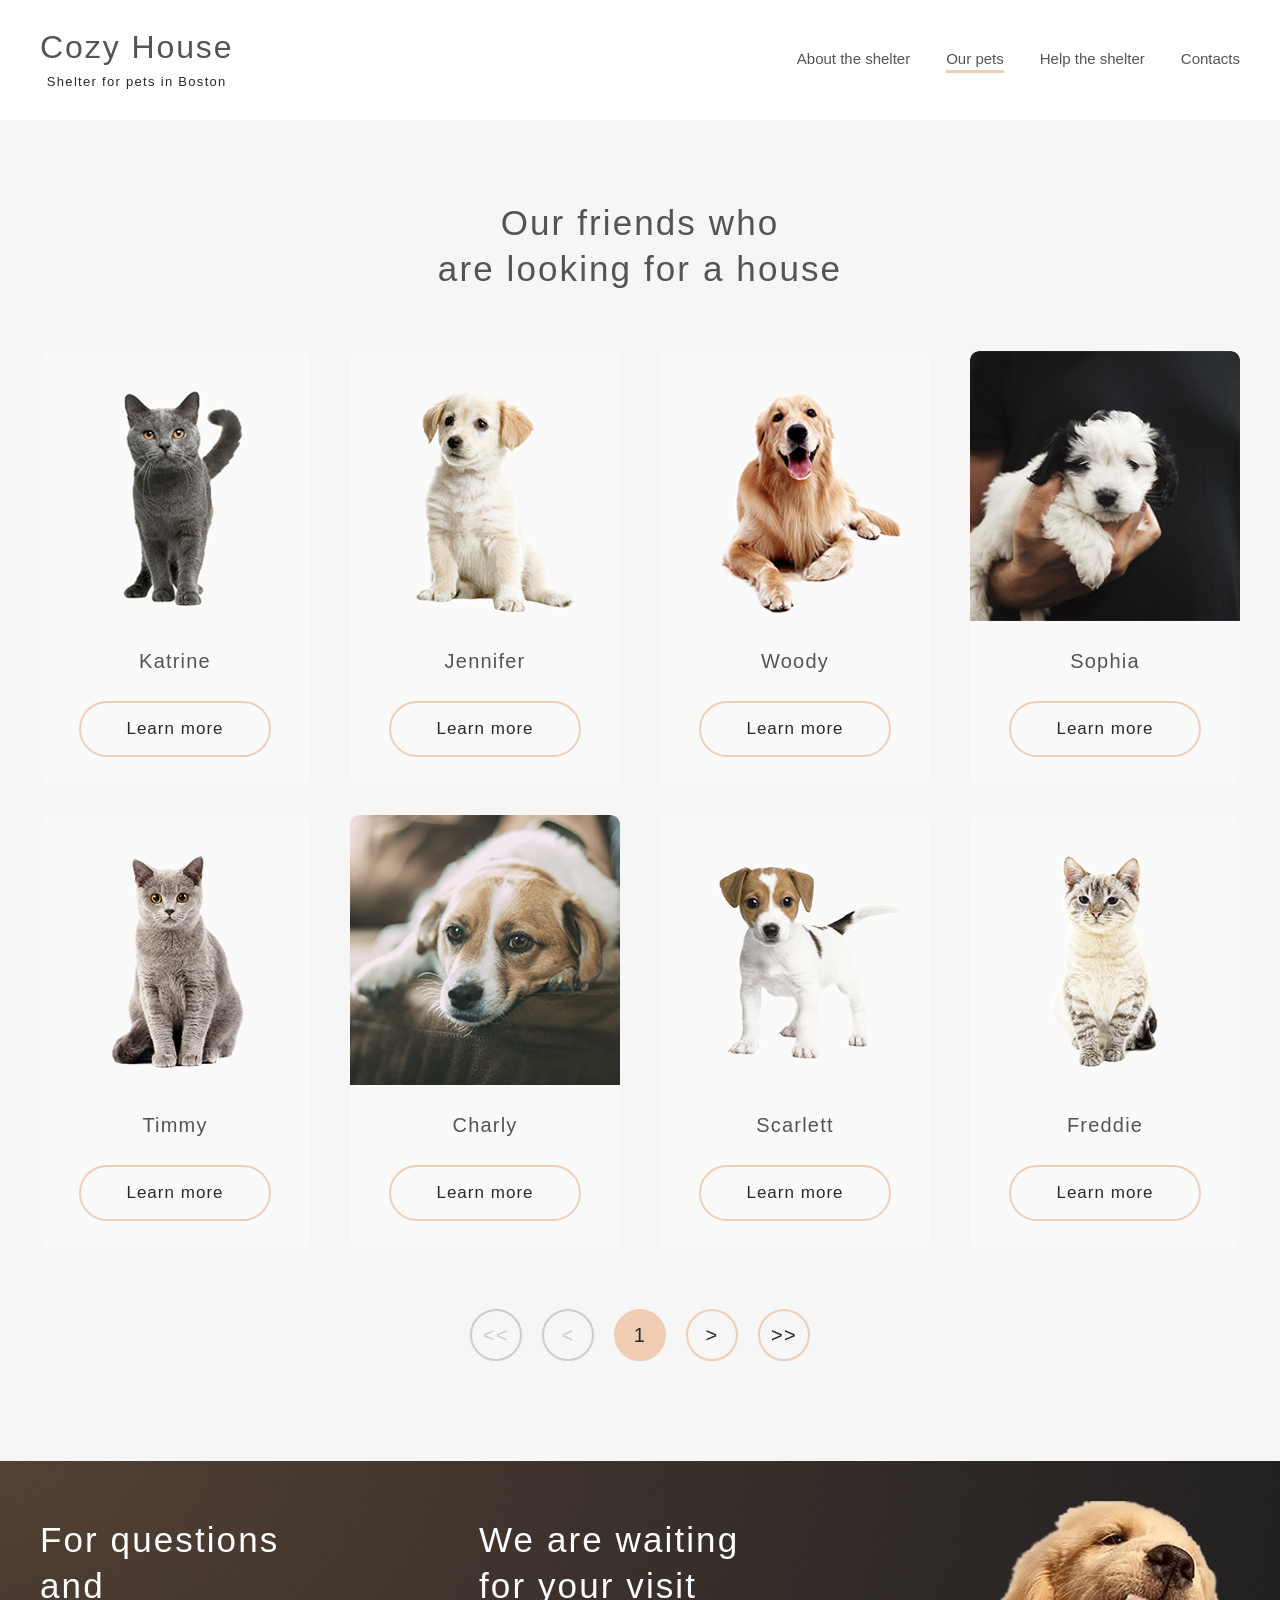
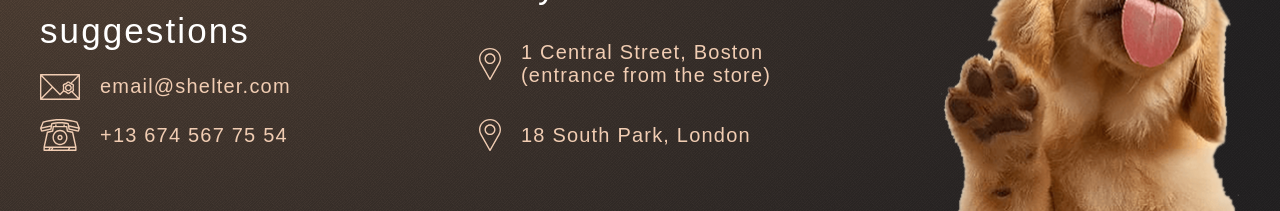
==== shelter/our-pets/index.html @ 254aa53b "feat: add pets page" ====
<!DOCTYPE html>
<html lang="en">

<head>
	<meta charset="UTF-8">
	<meta name="viewport" content="width=device-width, initial-scale=1.0">
	<title>Our pets</title>
	<link rel="shortcut icon" href="../images/favicon.png" type="image/x-icon">
	<link rel="stylesheet" href="../style/clean.css">
	<link rel="stylesheet" href="../style/full.css">
	<link rel="stylesheet" href="../style/header.css">
	<link rel="stylesheet" href="../style/pet-cards.css">
	<link rel="stylesheet" href="../style/footer.css">
	<link rel="stylesheet" href="../style/pets-page.css">
</head>

<body>
	<div class="bg-wrapper">
		<header class="header">
			<a href="../index.html" class="logo">
				<h1 class="logo__title">Cozy House</h1>
				<span class="logo__subtitle">Shelter for pets in Boston</span>
			</a>
			<nav class="nav">
				<ul class="nav__list">
					<li class="nav__item"><a href="../index.html" class="nav__link paragraph-l">About the shelter</a></li>
					<li class="nav__item"><a href="#" class="nav__link active_link paragraph-l"
							onclick="event.preventDefault();">Our pets</a></li>
					<li class="nav__item"><a href="../index.html#help" class="nav__link paragraph-l">Help the shelter</a></li>
					<li class="nav__item"><a href="#footer" class="nav__link paragraph-l">Contacts</a></li>
				</ul>
			</nav>
		</header>
	</div>
	<div class="bg-wrapper main-wrapper">
		<main class="main">
			<p class="main__title header-3">Our friends who<br>are looking for a house</p>
			<div class="main__pets">
				<div class="main__content_wrapper">
					<div class="main__content">
						<div class="main__item pet-card">
							<img src="../images/pets/katrine.png" alt="Katrine" class="main__item_image">
							<span class="main__item_name pet-card_name">Katrine</span>
							<div class="main__item_btn btn-border">Learn more</div>
						</div>
						<div class="main__item pet-card">
							<img src="../images/pets/jennifer.png" alt="Jennifer" class="main__item_image">
							<span class="main__item_name pet-card_name">Jennifer</span>
							<div class="main__item_btn btn-border">Learn more</div>
						</div>
						<div class="main__item pet-card">
							<img src="../images/pets/woody.png" alt="Woody" class="main__item_image">
							<span class="main__item_name pet-card_name">Woody</span>
							<div class="main__item_btn btn-border">Learn more</div>
						</div>
						<div class="main__item pet-card">
							<img src="../images/pets/sophia.png" alt="Sophia" class="main__item_image">
							<span class="main__item_name pet-card_name">Sophia</span>
							<div class="main__item_btn btn-border">Learn more</div>
						</div>
						<div class="main__item pet-card">
							<img src="../images/pets/timmy.png" alt="Timmy" class="main__item_image">
							<span class="main__item_name pet-card_name">Timmy</span>
							<div class="main__item_btn btn-border">Learn more</div>
						</div>
						<div class="main__item pet-card">
							<img src="../images/pets/charly.png" alt="Charly" class="main__item_image">
							<span class="main__item_name pet-card_name">Charly</span>
							<div class="main__item_btn btn-border">Learn more</div>
						</div>
						<div class="main__item pet-card">
							<img src="../images/pets/scarlett.png" alt="Scarlett" class="main__item_image">
							<span class="main__item_name pet-card_name">Scarlett</span>
							<div class="main__item_btn btn-border">Learn more</div>
						</div>
						<div class="main__item pet-card">
							<img src="../images/pets/freddie.png" alt="Freddie" class="main__item_image">
							<span class="main__item_name pet-card_name">Freddie</span>
							<div class="main__item_btn btn-border">Learn more</div>
						</div>						
					</div>
				</div>
			</div>
			<div class="main__pagination">
				<div class="pagination pagination-inactive">&lt;&lt;</div>
				<div class="pagination pagination-inactive">&lt;</div>
				<div class="pagination pagination-page">1</div>
				<div class="pagination">&gt;</div>
				<div class="pagination">&gt;&gt;</div>
			</div>
		</main>
	</div>
	<div class="bg-wrapper footer__wrapper">
		<footer class="footer" id="footer">
			<div class="footer__content">
				<div class="footer__contacts footer__content_item__container">
					<p class="footer__contacts_title header-3 footer__title">For questions and suggestions</p>
					<a href="mailto:email@shelter.com" class="footer__email_wrapper footer__contact_wrapper">
						<svg width="40" height="26" viewBox="0 0 40 26" fill="none" xmlns="http://www.w3.org/2000/svg">
							<path
								d="M39.315 0H0.684964C0.5033 0 0.329077 0.0732456 0.200621 0.203625C0.0721657 0.334003 0 0.510836 0 0.695219V25.3048C0 25.4892 0.0721657 25.666 0.200621 25.7964C0.329077 25.9268 0.5033 26 0.684964 26H39.315C39.4967 26 39.6709 25.9268 39.7994 25.7964C39.9278 25.666 40 25.4892 40 25.3048V0.695219C40 0.510836 39.9278 0.334003 39.7994 0.203625C39.6709 0.0732456 39.4967 0 39.315 0ZM32.5774 15.0331C32.6846 15.5259 32.7954 16.0355 32.6513 16.2882C32.4966 16.5596 31.9966 16.7173 31.5131 16.8699C31.1316 16.9902 30.7373 17.1147 30.3857 17.3212C30.0461 17.5206 29.7523 17.8001 29.4683 18.0704C29.0772 18.4426 28.7079 18.794 28.374 18.794C28.04 18.794 27.6706 18.4425 27.2797 18.0704C26.9956 17.8001 26.7018 17.5205 26.3622 17.3212C26.0107 17.1147 25.6163 16.9903 25.2348 16.8699C24.7513 16.7173 24.2513 16.5596 24.0967 16.2882C23.9526 16.0355 24.0633 15.5259 24.1705 15.0331C24.2584 14.6285 24.3493 14.2103 24.3493 13.7821C24.3493 13.354 24.2584 12.9356 24.1705 12.5311C24.0633 12.0383 23.9526 11.5288 24.0967 11.2759C24.2513 11.0046 24.7513 10.8468 25.2348 10.6942C25.6163 10.5739 26.0107 10.4494 26.3622 10.243C26.7018 10.0435 26.9956 9.76403 27.2797 9.49373C27.6706 9.12165 28.04 8.77015 28.374 8.77015C28.7079 8.77015 29.0773 9.12165 29.4683 9.49373C29.7523 9.76403 30.0461 10.0435 30.3857 10.243C30.7373 10.4493 31.1316 10.5738 31.5131 10.6941C31.9966 10.8467 32.4966 11.0045 32.6512 11.2758C32.7954 11.5286 32.6846 12.0381 32.5774 12.5309C32.4895 12.9354 32.3986 13.3537 32.3986 13.7819C32.3986 14.2102 32.4895 14.6286 32.5774 15.0331ZM30.5975 8.66076C30.5345 8.60237 30.4705 8.54156 30.4053 8.47955C29.8904 7.98955 29.2497 7.3798 28.374 7.3798C27.4982 7.3798 26.8575 7.98955 26.3426 8.47955C26.1045 8.70609 25.8796 8.92013 25.6761 9.03961C25.4574 9.168 25.1518 9.26449 24.8281 9.36655C24.1276 9.58763 23.3336 9.8381 22.9109 10.5797C22.5001 11.3004 22.6768 12.1134 22.8328 12.8307C22.9081 13.1777 22.9794 13.5055 22.9794 13.7821C22.9794 14.0587 22.9081 14.3866 22.8328 14.7336C22.6975 15.3556 22.5473 16.0496 22.7775 16.693L19.9997 19.5464L2.32449 1.39044H37.6748L30.5975 8.66076ZM11.7007 13L1.36993 23.6116V2.38812L11.7007 13ZM12.6635 13.989L19.5124 21.0242C19.5761 21.0896 19.6519 21.1416 19.7356 21.177C19.8192 21.2125 19.9089 21.2308 19.9996 21.2308C20.0902 21.2308 20.18 21.2125 20.2636 21.177C20.3472 21.1416 20.4231 21.0896 20.4868 21.0242L23.6841 17.7398C24.044 17.9494 24.4495 18.0781 24.8281 18.1976C25.1518 18.2997 25.4575 18.3962 25.6761 18.5245C25.8796 18.644 26.1044 18.8581 26.3426 19.0846C26.8575 19.5746 27.4982 20.1844 28.374 20.1844C29.2496 20.1844 29.8904 19.5746 30.4053 19.0846C30.6434 18.858 30.8682 18.644 31.0718 18.5244C31.2043 18.4466 31.3691 18.3806 31.5502 18.3179L37.675 24.6094H2.32431L12.6635 13.989ZM32.9664 17.7946C33.3117 17.6108 33.6223 17.3612 33.8371 16.9846C34.2479 16.2639 34.0711 15.4508 33.9151 14.7336C33.8398 14.3866 33.7686 14.0587 33.7686 13.7821C33.7686 13.5055 33.8398 13.1777 33.9151 12.8307C34.0711 12.1134 34.2479 11.3005 33.837 10.5797C33.4142 9.8381 32.6203 9.58763 31.9197 9.36655L31.8559 9.34634L38.6301 2.38738V23.6122L32.9664 17.7946Z"
								fill="#F1CDB3" />
							<path
								d="M28.374 10.2424C26.451 10.2424 24.8865 11.8302 24.8865 13.782C24.8865 15.7337 26.451 17.3215 28.374 17.3215C30.297 17.3215 31.8614 15.7337 31.8614 13.782C31.8614 11.8302 30.2969 10.2424 28.374 10.2424ZM28.374 15.9311C27.2064 15.9311 26.2564 14.967 26.2564 13.782C26.2564 12.5969 27.2063 11.6328 28.374 11.6328C29.5416 11.6328 30.4915 12.5969 30.4915 13.782C30.4915 14.967 29.5415 15.9311 28.374 15.9311Z"
								fill="#F1CDB3" />
						</svg>
						<span class="header-4 footer__contact_text">email@shelter.com</span>
					</a>
					<a href="tel:+136745677554" class="footer__phone_wrapper footer__contact_wrapper">
						<svg width="40" height="32" viewBox="0 0 40 32" fill="none" xmlns="http://www.w3.org/2000/svg">
							<path
								d="M39.9461 8.89543L37.5102 2.9049C37.4685 2.80251 37.4043 2.71139 37.3226 2.63868C37.2408 2.56598 37.1437 2.51367 37.0389 2.48585L34.111 1.70799C25.5388 -0.569376 14.4609 -0.569281 5.88906 1.70799L2.96105 2.48585C2.85626 2.51367 2.75918 2.56598 2.67743 2.63868C2.59568 2.71139 2.53147 2.80251 2.48984 2.9049L0.0539764 8.89543C-0.0131281 9.06038 -0.0178273 9.24503 0.0407965 9.41333L1.01509 12.2089C1.07166 12.3713 1.18339 12.5075 1.32986 12.5925C1.47633 12.6775 1.64776 12.7056 1.8128 12.6717L11.0692 10.7747C11.2084 10.7462 11.3359 10.675 11.4348 10.5706C11.5337 10.4661 11.5993 10.3334 11.623 10.19L12.4245 5.32594C16.8365 4.18994 23.1635 4.18994 27.5753 5.32594L28.3769 10.19C28.4006 10.3335 28.4662 10.4663 28.5651 10.5707C28.664 10.6751 28.7915 10.7463 28.9307 10.7748L38.187 12.6718C38.3521 12.7056 38.5234 12.6774 38.6699 12.5924C38.8164 12.5075 38.9281 12.3714 38.9848 12.209L39.9592 9.41343C40.0178 9.2451 40.0131 9.06043 39.9461 8.89543ZM2.13193 11.1412L1.63183 9.70624L10.5973 7.78606L10.321 9.46295L2.13193 11.1412ZM11.6222 4.0568C11.4935 4.09314 11.3777 4.16636 11.2883 4.26784C11.1989 4.36933 11.1396 4.49486 11.1174 4.62969L10.848 6.26453L1.85991 8.1896L3.65015 3.78707L6.2409 3.09877C14.5991 0.878304 25.4007 0.878208 33.7593 3.09877L36.35 3.78707L38.1403 8.1896L29.1522 6.26453L28.8828 4.62969C28.8606 4.49487 28.8013 4.36936 28.7119 4.26788C28.6224 4.1664 28.5066 4.09318 28.378 4.0568C23.6016 2.70615 16.3984 2.70615 11.6222 4.0568ZM37.8681 11.1412L29.6792 9.46295L29.4028 7.78606L38.3682 9.70624L37.8681 11.1412Z"
								fill="#F1CDB3" />
							<path
								d="M33.2901 13.1186C33.261 12.9842 33.1948 12.8612 33.0995 12.7643C33.0041 12.6673 32.8836 12.6005 32.7522 12.5717L27.9776 11.526L27.3764 7.51395C27.351 7.34431 27.2672 7.18959 27.1401 7.07781C27.013 6.96603 26.851 6.90458 26.6835 6.90458H24.814V5.96398C24.814 5.56724 24.5002 5.2456 24.1129 5.2456C23.7257 5.2456 23.4119 5.56724 23.4119 5.96398V6.90458H16.5882V5.96398C16.5882 5.56724 16.2744 5.2456 15.8871 5.2456C15.4999 5.2456 15.1861 5.56724 15.1861 5.96398V6.90458H13.3166C13.1491 6.90458 12.9871 6.96603 12.86 7.07781C12.7329 7.18959 12.6491 7.34431 12.6237 7.51395L12.0224 11.526L7.24791 12.5717C7.11654 12.6005 6.996 12.6673 6.90063 12.7643C6.80527 12.8612 6.73908 12.9842 6.70996 13.1186L3.46796 28.0878C3.45692 28.1389 3.45134 28.1911 3.45132 28.2434V31.2816C3.45132 31.4721 3.52519 31.6549 3.65666 31.7896C3.78814 31.9243 3.96645 32 4.15239 32H35.8477C36.0336 32 36.212 31.9243 36.3434 31.7896C36.4749 31.6549 36.5488 31.4721 36.5488 31.2816V28.2434C36.5488 28.1911 36.5432 28.1389 36.5321 28.0878L33.2901 13.1186ZM7.98131 13.8802L12.7885 12.8273C12.9276 12.7968 13.0544 12.7238 13.152 12.6178C13.2496 12.5118 13.3134 12.3779 13.335 12.2338L13.9183 8.34134H26.0819L26.6651 12.2338C26.6867 12.3779 26.7505 12.5118 26.8481 12.6178C26.9457 12.7238 27.0725 12.7968 27.2115 12.8273L32.0189 13.8802L34.9741 27.5251H5.0261L7.98131 13.8802ZM11.7966 28.9618L10.8935 30.5632H9.82782L10.7309 28.9618H11.7966ZM13.416 28.9618H28.6721L27.769 30.5632H12.513L13.416 28.9618ZM4.85345 28.9618H9.11142L8.20836 30.5632H4.85345V28.9618ZM29.3885 30.5632L30.2916 28.9618H35.1466V30.5632H29.3885Z"
								fill="#F1CDB3" />
							<path
								d="M20 26.1606C24.1492 26.1606 27.5248 22.7016 27.5248 18.45C27.5248 14.1983 24.1492 10.7393 20 10.7393C15.8509 10.7393 12.4753 14.1983 12.4753 18.45C12.4753 22.7016 15.8509 26.1606 20 26.1606ZM20 12.1761C23.3761 12.1761 26.1227 14.9905 26.1227 18.45C26.1227 21.9094 23.3761 24.7238 20 24.7238C16.624 24.7238 13.8774 21.9094 13.8774 18.45C13.8774 14.9905 16.624 12.1761 20 12.1761Z"
								fill="#F1CDB3" />
							<path
								d="M20 21.1847C21.4717 21.1847 22.6691 19.9578 22.6691 18.4497C22.6691 16.9416 21.4717 15.7147 20 15.7147C18.5283 15.7147 17.3309 16.9416 17.3309 18.4497C17.3309 19.9578 18.5283 21.1847 20 21.1847ZM20 17.1514C20.6987 17.1514 21.267 17.7338 21.267 18.4497C21.267 19.1656 20.6987 19.7479 20 19.7479C19.3014 19.7479 18.733 19.1656 18.733 18.4497C18.733 17.7339 19.3014 17.1514 20 17.1514Z"
								fill="#F1CDB3" />
						</svg>
						<span class="header-4 footer__contact_text">+13 674 567 75 54</span>
					</a>
				</div>
				<div class="footer__maps footer__content_item__container">
					<p class="footer__maps_title header-3 footer__title">We are waiting for your visit</p>
					<a href="https://www.google.com/maps/place/1+Central+St,+Boston,+MA+02109,+%D0%A1%D0%A8%D0%90/@42.3585559,-71.0573012,1262m/data=!3m2!1e3!4b1!4m5!3m4!1s0x89e370868bc2ce7b:0x82fa7db94f5fea9e!8m2!3d42.358552!4d-71.0547263?entry=ttu&g_ep=EgoyMDI2MDYxMC4wIKXMDSoASAFQAw%3D%3D"
						class="footer__map2_wrapper footer__contact_wrapper" target="_blank">
						<svg width="22" height="32" viewBox="0 0 22 32" fill="none" xmlns="http://www.w3.org/2000/svg">
							<path
								d="M11 0C4.93471 0 0 4.78519 0 10.6667C0 12.4323 0.455231 14.1829 1.32064 15.7357L10.3985 31.6562C10.5193 31.8685 10.7496 32 11 32C11.2504 32 11.4807 31.8685 11.6015 31.6562L20.6827 15.7304C21.5448 14.1829 22 12.4323 22 10.6666C22 4.78519 17.0653 0 11 0ZM19.4762 15.0905L11 29.9557L2.52714 15.0964C1.77317 13.7435 1.37504 12.2116 1.37504 10.6667C1.37504 5.52019 5.69275 1.33337 11 1.33337C16.3073 1.33337 20.625 5.52025 20.625 10.6667C20.625 12.2116 20.2268 13.7435 19.4762 15.0905Z"
								fill="#F1CDB3" />
							<path
								d="M11 5.33329C7.96737 5.33329 5.50005 7.72586 5.50005 10.6666C5.50005 13.6074 7.96737 16 11 16C14.0327 16 16.5 13.6074 16.5 10.6667C16.5 7.72592 14.0327 5.33329 11 5.33329ZM11 14.6667C8.72534 14.6667 6.87502 12.8724 6.87502 10.6667C6.87502 8.46092 8.72534 6.66667 11 6.66667C13.2747 6.66667 15.125 8.46092 15.125 10.6667C15.125 12.8724 13.2747 14.6667 11 14.6667Z"
								fill="#F1CDB3" />
						</svg>
						<span class="header-4 footer__contact_text">1 Central Street, Boston (entrance from the store)</span>
					</a>
					<a href="https://www.google.com/maps/place/18+S+Park+Cres,+London+SE6+1JW,+%D0%92%D0%B5%D0%BB%D0%B8%D0%BA%D0%BE%D0%B1%D1%80%D0%B8%D1%82%D0%B0%D0%BD%D0%B8%D1%8F/@51.4475883,-0.2358627,34047m/data=!3m1!1e3!4m6!3m5!1s0x47d8a9e35f520529:0x8d1b5611767e32ec!8m2!3d51.4424655!4d0.0058048!16s%2Fg%2F11c4qzkt24?entry=ttu&g_ep=EgoyMDI2MDYxMC4wIKXMDSoASAFQAw%3D%3D"
						class="footer__map2_wrapper footer__contact_wrapper" target="_blank">
						<svg width="22" height="32" viewBox="0 0 22 32" fill="none" xmlns="http://www.w3.org/2000/svg">
							<path
								d="M11 0C4.93471 0 0 4.78519 0 10.6667C0 12.4323 0.455231 14.1829 1.32064 15.7357L10.3985 31.6562C10.5193 31.8685 10.7496 32 11 32C11.2504 32 11.4807 31.8685 11.6015 31.6562L20.6827 15.7304C21.5448 14.1829 22 12.4323 22 10.6666C22 4.78519 17.0653 0 11 0ZM19.4762 15.0905L11 29.9557L2.52714 15.0964C1.77317 13.7435 1.37504 12.2116 1.37504 10.6667C1.37504 5.52019 5.69275 1.33337 11 1.33337C16.3073 1.33337 20.625 5.52025 20.625 10.6667C20.625 12.2116 20.2268 13.7435 19.4762 15.0905Z"
								fill="#F1CDB3" />
							<path
								d="M11 5.33329C7.96737 5.33329 5.50005 7.72586 5.50005 10.6666C5.50005 13.6074 7.96737 16 11 16C14.0327 16 16.5 13.6074 16.5 10.6667C16.5 7.72592 14.0327 5.33329 11 5.33329ZM11 14.6667C8.72534 14.6667 6.87502 12.8724 6.87502 10.6667C6.87502 8.46092 8.72534 6.66667 11 6.66667C13.2747 6.66667 15.125 8.46092 15.125 10.6667C15.125 12.8724 13.2747 14.6667 11 14.6667Z"
								fill="#F1CDB3" />
						</svg>
						<span class="header-4 footer__contact_text">18 South Park, London</span>
					</a>
				</div>
			</div>
			<img src="../images/footer-puppy.png" alt="Goodbye puppy!" class="footer__image">
		</footer>
	</div>
</body>

</html>
---- shelter/style/clean.css ----
* {
	padding: 0;
	margin: 0;
	border: 0;
	color: black;
	scroll-behavior: smooth;
}

*, 
*:before, 
*:after {
	-moz-box-sizing: border-box;
	-webkit-box-sizing: border-box;
	box-sizing: border-box;
}

:focus, 
:active {
	outline: none;
}	

a:focus, 
a:active {
	outline: none;
}

nav, 
footer, 
header, 
aside {
	display: block;
}

html, 
body {
	line-height: 1;
	-ms-text-size-adjust: 100%;
	-moz-text-size-adjust: 100%;
	-webkit-text-size-adjust: 100%;
	scroll-behavior: smooth;
}

input, 
button, 
textarea {
	font-family: inherit;
}

input::-ms-clear {
	display: none;
}

button::-moz-focus-inner {
	padding: 0;
	border: 0;
}

a, 
a:visited {
	text-decoration: none;
}

a:hover {
	text-decoration: none;
}

ul li {
	list-style: none;
}

img {
	vertical-align: top;
}

h1, 
h2, 
h3, 
h4, 
h5, 
h6 {
	font-size: inherit;
}
---- shelter/style/full.css ----
:root {
	--color-light-xl: #fff;
	--color-light-l: #f6f6f6;
	--color-light-s: #fafafa;
	--color-dark-s: #cdcdcd;
	--color-dark-m: #b2b2b2;
	--color-dark-l: #545454;
	--color-dark-xl: #4c4c4c;
	--color-dark-2xl: #444;
	--color-dark-3xl: #292929;
	--color-primary: #f1cdb3;
	--color-primary-light: #fddcc4;
	--start-screen-gradient-background: #211f20;
	--footer-gradient-background: #211f20;
	--font-family: "Georgia", sans-serif;
  --second-family: "Arial", sans-serif;
}

.btn-bg,
.btn-border {
	width: fit-content;
	border-radius: 100px;
	padding: 15px 45px;
	font-family: var(--font-family);
	font-weight: 400;
	font-size: 17px;
	line-height: 130%;
	letter-spacing: 0.06em;
	color: var(--color-dark-3xl);
	transition: background .3s;
}

.btn-bg {
	background: var(--color-primary);
}

.btn-border {
	background: inherit;
	border: 2px solid var(--color-primary);
}

.btn-bg:hover,
.btn-border:hover {
	cursor: pointer;
	background: var(--color-primary-light);
}

.btn-border:hover {
	border: 2px solid var(--color-primary-light);
}

.pagination {
	width: 52px;
	height: 52px;
	border-radius: 50%;
	display: flex;
	justify-content: center;
	align-items: center;
	border: 2px solid var(--color-primary);
	background: inherit;
	transition: .3s;
	font-family: var(--font-family);
	font-weight: 400;
	font-size: 20px;
	line-height: 115%;
	letter-spacing: 0.06em;
	text-align: center;
	color: var(--color-dark-3xl);
}

.pagination:hover {
	cursor: pointer;
	border: 2px solid var(--color-primary-light);
	background: var(--color-primary-light);
}

.pagination:active {
	border: 2px solid var(--color-primary);
	background: var(--color-primary);
}

.pagination-page,
.pagination-page:hover,
.pagination-page:active {
	cursor: default;
	border: 2px solid var(--color-primary);
	background: var(--color-primary);
}

.pagination.pagination-inactive,
.pagination.pagination-inactive:hover,
.pagination.pagination-inactive:active {
	cursor: default;
	border: 2px solid var(--color-dark-s);	
	color: var(--color-dark-s);
	background: inherit;
}

.header-2 {
	font-family: var(--font-family);
	font-weight: 400;
	font-size: 44px;
	line-height: 130%;
	color: var(--color-dark-xl);
}

.header-3 {
	font-family: var(--font-family);
	font-weight: 400;
	font-size: 35px;
	line-height: 130%;
	letter-spacing: 0.06em;
	color: var(--color-dark-xl);
}

.header-4 {
	font-family: var(--font-family);
	font-weight: 400;
	font-size: 20px;
	line-height: 115%;
	letter-spacing: 0.06em;
	color: var(--color-dark-xl);
}

.header-5 {
	font-family: var(--font-family);
	font-weight: 400;
	font-size: 15px;
	line-height: 110%;
	letter-spacing: 0.06em;
	color: var(--color-dark-xl);
}

.paragraph-l {
	font-family: var(--second-family);
	font-weight: 400;
	font-size: 15px;
	line-height: 160%;
	color: var(--color-dark-xl);
}

.paragraph-s {
	font-family: var(--second-family);
	font-style: italic;
	font-weight: 400;
	font-size: 12px;
	line-height: 150%;
	color: var(--color-dark-m);
}

.pet-info-title {
	font-family: var(--font-family);
	font-weight: 700;
	font-size: 15px;
	line-height: 110%;
	letter-spacing: 0.06em;
	color: #000;
}

.pet-info-value {
	font-family: var(--font-family);
	font-weight: 400;
	font-size: 15px;
	line-height: 110%;
	letter-spacing: 0.06em;
	color: #000;
}

section {
	max-width: 1280px;
	margin: 0 auto;
	padding: 80px 40px 100px;
}
---- shelter/style/header.css ----
.header {
	padding: 30px 40px;
	display: flex;
	justify-content: space-between;
	align-items: center;
	max-width: 1280px;
	margin: 0 auto;
}

.logo {
	display: flex;
	flex-direction: column;
	gap: 10px;
}

.logo__title {
	font-family: var(--font-family);
	font-weight: 400;
	font-size: 32px;
	line-height: 110%;
	letter-spacing: 0.06em;
	color: var(--color-primary);
}

.logo__subtitle {
	font-family: var(--second-family);
	font-weight: 400;
	font-size: 13px;
	letter-spacing: 0.1em;
	color: var(--color-light-xl);
	align-self: center;
}

.nav__list {
	display: flex;
	align-items: center;
	gap: 36px;
}

.nav__link {
	color: var(--color-dark-s);
	transition: color .3s;
}

.nav__link:hover {
	cursor: pointer;
	color: var(--color-light-s);
}

.active_link {
	color: var(--color-light-s);
	position: relative;
}

.active_link:hover {
	cursor: default;
	color: var(--color-light-s);
}

.active_link::after {
	position: absolute;
	content: '';
	left: 0;
	right: 0;
	bottom: -6px;
	height: 3px;
	background: var(--color-primary);
}
---- shelter/style/pet-cards.css ----
.pet-card {
	display: flex;
	flex-direction: column;
	gap: 30px;
	align-items: center;
	padding-bottom: 28px;
	border-radius: 9px;
	overflow: hidden;
	background: var(--color-light-s);
	transition: .3s;
}

.pet-card:hover {
	cursor: pointer;
	background: var(--color-light-xl);
}

.pet-card:hover .btn-border {
	background: var(--color-primary-light);
	border: 2px solid var(--color-primary-light);
}

.pet-card_name {
	font-family: var(--font-family);
	font-weight: 400;
	font-size: 20px;
	letter-spacing: 0.06em;
	text-align: center;
	color: var(--color-dark-l);
}
---- shelter/style/footer.css ----
.footer {
	padding: 40px 40px 0;
}

.footer {
	display: flex;
	gap: 160px;
	max-width: 1280px;
	margin: 0 auto;
}

.footer__content {
	display: flex;
	gap: 160px;
	padding-top: 16px;
}

.footer__content_item__container {
	height: 234px;
	display: flex;
	flex-direction: column;
	justify-content: space-between;
}

.footer__contacts {
	max-width: 279px;
}

.footer__maps {
	max-width: 302px;
}

.footer__title {
	color: var(--color-light-xl);
}

.footer__contact_wrapper {
	display: flex;
	gap: 20px;
	align-items: center;
	transition: transform .2s;
}

.footer__contact_wrapper:hover {
	transform: scale(1.05, 1.05);
}

.footer__contact_text {
	color: var(--color-primary);
}

.footer__contact_wrapper svg {
	flex-shrink: 0;
}
---- shelter/style/pets-page.css ----
.footer__wrapper {
	background: url("../images/noise.png"), radial-gradient(100% 215.42% at 0% 0%, #5B483A 0%, #262425 100%), #211F20;
}

.header {
	padding-bottom: 32px;
}

.logo__title {
	color: var(--color-dark-l);
}

.logo__subtitle {
	color: var(--color-dark-3xl);
}

.nav__link {
	color: var(--color-dark-l);
}

.nav__link:hover {
	color: var(--color-dark-3xl);
}

.active_link {
	color: var(--color-dark-l);
}

.active_link:hover {
	color: var(--color-dark-l);
}

.main-wrapper {
	background: var(--color-light-l);
}

.main {
	max-width: 1280px;
	margin: 0 auto;
	padding: 80px 40px 100px;
	display: flex;
	flex-direction: column;
	gap: 45px;
	align-items: center;
}

.main__title {
	color: var(--color-dark-l);
	text-align: center;
}

.main__content_wrapper {
	padding: 15px 0;
}

.main__content {
	display: flex;
	gap: 30px 40px;
	flex-wrap: wrap;
}

.main__pagination {
	display: flex;
	gap: 20px;
}
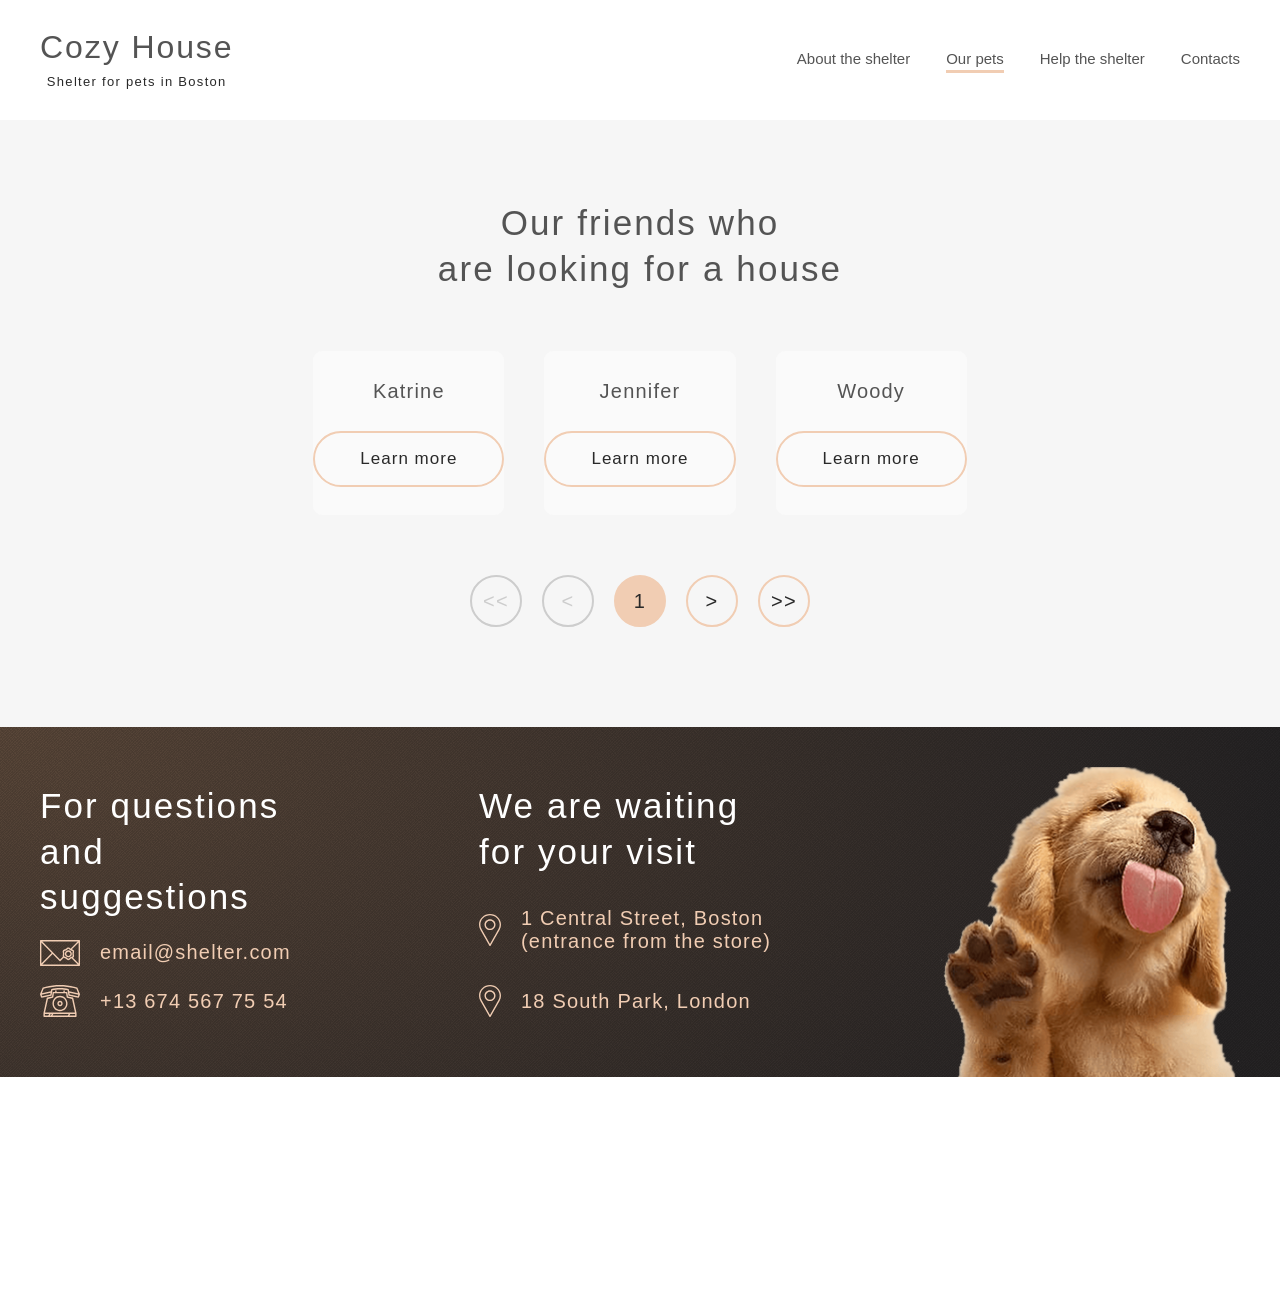
==== commit 538b731b: "feat: add pagintaion actions for pets page" ====
--- a/shelter/our-pets/index.html
+++ b/shelter/our-pets/index.html
@@ -12,15 +12,22 @@
 	<link rel="stylesheet" href="../style/pet-cards.css">
 	<link rel="stylesheet" href="../style/footer.css">
 	<link rel="stylesheet" href="../style/pets-page.css">
+	<link rel="stylesheet" href="../style/popup.css">
 </head>
 
-<body>
+<body class="body">
 	<div class="bg-wrapper">
 		<header class="header">
 			<a href="../index.html" class="logo">
 				<h1 class="logo__title">Cozy House</h1>
 				<span class="logo__subtitle">Shelter for pets in Boston</span>
 			</a>
+			<input type="checkbox" name="burger" id="burger" class="burger_checkbox">
+			<label class="burger__icon" for="burger">
+				<span class="burger__line"></span>
+				<span class="burger__line"></span>
+				<span class="burger__line"></span>
+			</label>
 			<nav class="nav">
 				<ul class="nav__list">
 					<li class="nav__item"><a href="../index.html" class="nav__link paragraph-l">About the shelter</a></li>
@@ -36,50 +43,7 @@
 		<main class="main">
 			<p class="main__title header-3">Our friends who<br>are looking for a house</p>
 			<div class="main__pets">
-				<div class="main__content_wrapper">
-					<div class="main__content">
-						<div class="main__item pet-card">
-							<img src="../images/pets/katrine.png" alt="Katrine" class="main__item_image">
-							<span class="main__item_name pet-card_name">Katrine</span>
-							<div class="main__item_btn btn-border">Learn more</div>
-						</div>
-						<div class="main__item pet-card">
-							<img src="../images/pets/jennifer.png" alt="Jennifer" class="main__item_image">
-							<span class="main__item_name pet-card_name">Jennifer</span>
-							<div class="main__item_btn btn-border">Learn more</div>
-						</div>
-						<div class="main__item pet-card">
-							<img src="../images/pets/woody.png" alt="Woody" class="main__item_image">
-							<span class="main__item_name pet-card_name">Woody</span>
-							<div class="main__item_btn btn-border">Learn more</div>
-						</div>
-						<div class="main__item pet-card">
-							<img src="../images/pets/sophia.png" alt="Sophia" class="main__item_image">
-							<span class="main__item_name pet-card_name">Sophia</span>
-							<div class="main__item_btn btn-border">Learn more</div>
-						</div>
-						<div class="main__item pet-card">
-							<img src="../images/pets/timmy.png" alt="Timmy" class="main__item_image">
-							<span class="main__item_name pet-card_name">Timmy</span>
-							<div class="main__item_btn btn-border">Learn more</div>
-						</div>
-						<div class="main__item pet-card">
-							<img src="../images/pets/charly.png" alt="Charly" class="main__item_image">
-							<span class="main__item_name pet-card_name">Charly</span>
-							<div class="main__item_btn btn-border">Learn more</div>
-						</div>
-						<div class="main__item pet-card">
-							<img src="../images/pets/scarlett.png" alt="Scarlett" class="main__item_image">
-							<span class="main__item_name pet-card_name">Scarlett</span>
-							<div class="main__item_btn btn-border">Learn more</div>
-						</div>
-						<div class="main__item pet-card">
-							<img src="../images/pets/freddie.png" alt="Freddie" class="main__item_image">
-							<span class="main__item_name pet-card_name">Freddie</span>
-							<div class="main__item_btn btn-border">Learn more</div>
-						</div>						
-					</div>
-				</div>
+				<div class="main__content_wrapper"></div>
 			</div>
 			<div class="main__pagination">
 				<div class="pagination pagination-inactive">&lt;&lt;</div>
@@ -155,6 +119,9 @@
 			<img src="../images/footer-puppy.png" alt="Goodbye puppy!" class="footer__image">
 		</footer>
 	</div>
+	<div class="bg-hider bg-hider__light"></div>
+	</div>
+	<script type="module" src="../js/pets-page/main.js"></script>
 </body>
 
 </html>
--- a/shelter/style/full.css
+++ b/shelter/style/full.css
@@ -14,6 +14,31 @@
 	--footer-gradient-background: #211f20;
 	--font-family: "Georgia", sans-serif;
   --second-family: "Arial", sans-serif;
+	--slider-gap: 90px;
+}
+
+* {
+	--clamp-func: clamp(
+    	calc(var(--min-size) * 1px),
+    	calc(
+      	(
+      		var(--min-size)
+        	+
+        	(var(--max-size) - var(--min-size))
+        	*
+        	(
+          	(100vw - (var(--min-width) * 1px))
+          	/
+          	((var(--max-width) - var(--min-width)) * 1px)
+        	)
+      	) * 1px
+    	),
+    	calc(var(--max-size) * 1px)
+  	);
+}
+
+.body {
+	position: relative;
 }
 
 .btn-bg,
@@ -170,4 +195,74 @@
 	max-width: 1280px;
 	margin: 0 auto;
 	padding: 80px 40px 100px;
+}
+
+@media (max-width: 1279px) {
+	:root {
+		--max-width: 1279;
+		--min-width: 768;
+	}
+
+	section {
+		--max-size: 40;
+		--min-size: 30;
+		padding-left: var(--clamp-func);
+		padding-right: var(--clamp-func);
+	}
+}
+
+@media (max-width: 767px) {
+	:root {
+		--max-width: 767;
+		--min-width: 320;
+	}
+
+	section {
+		--max-size: 30;
+		--min-size: 10;
+		--max-size-top: 80;
+		--min-size-top: 42;
+		padding-top: clamp(
+    	calc(var(--min-size-top) * 1px),
+    	calc(
+      	(
+        	var(--min-size-top)
+        	+
+        	(var(--max-size-top) - var(--min-size-top))
+        	*
+        	(
+        	  (100vw - (var(--min-width) * 1px))
+          	/
+          	((var(--max-width) - var(--min-width)) * 1px)
+        	)
+      	) * 1px
+    	),
+    	calc(var(--max-size-top) * 1px)
+  	);
+		--max-size-bottom: 100;
+		--min-size-bottom: 42;
+		padding-bottom: clamp(
+    	calc(var(--min-size-bottom) * 1px),
+    	calc(
+      	(
+        	var(--min-size-bottom)
+        	+
+        	(var(--max-size-bottom) - var(--min-size-bottom))
+        	*
+        	(
+         		(100vw - (var(--min-width) * 1px))
+          	/
+          	((var(--max-width) - var(--min-width)) * 1px)
+        	)
+      	) * 1px
+    	),
+    	calc(var(--max-size-bottom) * 1px)
+  	);
+	}
+
+	.header-3 {
+		--max-size: 35;
+		--min-size: 25;
+		font-size: var(--clamp-func)
+	}
 }
--- a/shelter/style/header.css
+++ b/shelter/style/header.css
@@ -29,6 +29,11 @@
 	letter-spacing: 0.1em;
 	color: var(--color-light-xl);
 	align-self: center;
+}
+
+.burger,
+.burger_checkbox {
+	display: none;
 }
 
 .nav__list {
@@ -65,4 +70,82 @@
 	bottom: -6px;
 	height: 3px;
 	background: var(--color-primary);
+}
+
+@media (max-width: 1279px) {
+	.header {
+		--max-size: 40;
+		--min-size: 30;
+		padding-left: var(--clamp-func);
+		padding-right: var(--clamp-func);	
+	}
+}
+
+@media (max-width: 767px) {
+	.header {
+		--max-size: 30;
+		--min-size: 20;
+	}
+
+	.burger__icon {
+		display: flex;
+		flex-direction: column;
+		gap: 8px;
+		justify-content: center;
+		width: 30px;
+		height: 30px;
+		transition: gap .3s ease, transform .3s ease;
+		position: relative;
+		z-index: 999;
+	}
+	
+	.burger__line {
+		width: 100%;
+		height: 2px;
+		background: var(--color-primary);
+		transition: background .3s ease
+	}
+
+	.burger__icon:hover {
+		cursor: pointer;
+		gap: 6px;
+	}
+	
+	.burger__icon:hover .burger__line {
+		background: var(--color-primary-light);
+	}
+
+	.burger_checkbox:checked ~ .burger__icon {
+		transform: rotate(90deg);
+	}
+
+	.nav {
+		position: fixed;
+		inset: 0 0 0 auto;
+		transform: translateX(100%);
+		transition: transform .3s ease;
+		background: var(--color-dark-3xl);
+		max-width: 320px;
+		width: 100%;
+		height: 100dvh;
+		display: flex;
+		align-items: center;
+		justify-content: center;
+		z-index: 3;
+	}
+
+	.nav__list {
+		display: flex;
+		flex-direction: column;
+		align-items: center;
+		justify-content: center;
+	}
+
+	.nav__link {
+		font-size: 32px;
+	}
+
+	.burger_checkbox:checked ~ .nav {
+		transform: translateX(0);
+	}
 }
--- a/shelter/style/pet-cards.css
+++ b/shelter/style/pet-cards.css
@@ -7,12 +7,14 @@
 	border-radius: 9px;
 	overflow: hidden;
 	background: var(--color-light-s);
+	box-shadow: none;
 	transition: .3s;
 }
 
 .pet-card:hover {
 	cursor: pointer;
 	background: var(--color-light-xl);
+	box-shadow: 0 2px 35px 14px rgba(13, 13, 13, 0.04);
 }
 
 .pet-card:hover .btn-border {
--- a/shelter/style/footer.css
+++ b/shelter/style/footer.css
@@ -1,8 +1,5 @@
 .footer {
 	padding: 40px 40px 0;
-}
-
-.footer {
 	display: flex;
 	gap: 160px;
 	max-width: 1280px;
@@ -51,4 +48,92 @@
 
 .footer__contact_wrapper svg {
 	flex-shrink: 0;
+}
+
+@media (max-width: 1279px) {
+	.footer {
+		flex-direction: column;
+		align-items: center;
+		gap: 65px;
+		--max-size: 40;
+		--min-size: 30;
+		padding-left: var(--clamp-func);
+		padding-right: var(--clamp-func);
+		padding-top: var(--clamp-func);
+	}
+
+	.footer__content {
+		--max-size: 160;
+		--min-size: 60;
+		gap: var(--clamp-func);
+	}
+
+	.footer__image {
+		max-width: 300px;
+	}
+
+	.footer__content {
+		padding-top: 0;
+	}
+}
+
+@media (max-width: 767px) {
+	.footer {
+		padding-top: 30px;
+		--max-size: 30;
+		--min-size: 10;
+		--max-size-gap: 65;
+		--min-size-gap: 40;
+		gap: clamp(
+    	calc(var(--min-size-gap) * 1px),
+    	calc(
+      	(
+      		var(--min-size-gap)
+        	+
+        	(var(--max-size-gap) - var(--min-size-gap))
+        	*
+        	(
+          	(100vw - (var(--min-width) * 1px))
+          	/
+          	((var(--max-width) - var(--min-width)) * 1px)
+        	)
+      	) * 1px
+    	),
+    	calc(var(--max-size-gap) * 1px)
+  	);
+	}
+
+	.footer__content {
+		flex-direction: column;
+		gap: 40px;
+	}
+
+	.footer__content_item__container {
+		align-items: center;
+	}
+
+	.footer__contacts {
+		height: 208px;
+		align-self: center;
+	}
+
+	.footer__maps {
+		height: 222px;
+		align-items: flex-start;
+	}
+
+	.footer__title {
+		text-align: center;
+		align-self: center;
+	}
+
+	.footer__maps_title {
+		max-width: 270px;
+	}
+
+	.footer__image {
+		--max-size: 300;
+		--min-size: 260;
+		max-width: var(--clamp-func);
+	}
 }
--- a/shelter/style/pets-page.css
+++ b/shelter/style/pets-page.css
@@ -49,17 +49,163 @@
 	text-align: center;
 }
 
+.main__pets {
+	width: 100%;
+	overflow: hidden;
+}
+
 .main__content_wrapper {
 	padding: 15px 0;
+	display: flex;
+	gap: 40px;
+	transition: .3s;
 }
 
 .main__content {
+	min-width: 100%;
 	display: flex;
 	gap: 30px 40px;
 	flex-wrap: wrap;
+	justify-content: center;
 }
 
 .main__pagination {
 	display: flex;
 	gap: 20px;
+	user-select: none;
+}
+
+@media (max-width: 1279px) {
+	.main {
+		--max-size: 40;
+		--min-size: 30;
+		padding-left: var(--clamp-func);
+		padding-right: var(--clamp-func);
+		--max-size-pdg-bottom: 100;
+		--min-size-pdg-bottom: 78;
+		padding-bottom: clamp(
+    	calc(var(--min-size-pdg-bottom) * 1px),
+    	calc(
+      	(
+      		var(--min-size-pdg-bottom)
+        	+
+        	(var(--max-size-pdg-bottom) - var(--min-size-pdg-bottom))
+        	*
+        	(
+          	(100vw - (var(--min-width) * 1px))
+          	/
+          	((var(--max-width) - var(--min-width)) * 1px)
+        	)
+      	) * 1px
+    	),
+    	calc(var(--max-size-pdg-bottom) * 1px)
+  	);
+		--max-size-gap: 45;
+		--min-size-gap: 30;
+		gap: clamp(
+    	calc(var(--min-size-gap) * 1px),
+    	calc(
+      	(
+      		var(--min-size-gap)
+        	+
+        	(var(--max-size-gap) - var(--min-size-gap))
+        	*
+        	(
+          	(100vw - (var(--min-width) * 1px))
+          	/
+          	((var(--max-width) - var(--min-width)) * 1px)
+        	)
+      	) * 1px
+    	),
+    	calc(var(--max-size-gap) * 1px)
+  	);
+	}
+
+	.main__content_wrapper {
+		padding: 0 0 10px;
+	}
+}
+
+@media (max-width: 767px) {
+	.burger__line {
+		background: #000;
+	}
+
+	.burger__icon:hover .burger__line {
+		background: var(--color-dark-3xl);
+	}
+
+	.main {
+		--max-size: 30;
+		--min-size: 10;
+		padding-left: var(--clamp-func);
+		padding-right: var(--clamp-func);
+		--max-size-pdg-bottom: 78;
+		--min-size-pdg-bottom: 38;
+		padding-bottom: clamp(
+    	calc(var(--min-size-pdg-bottom) * 1px),
+    	calc(
+      	(
+      		var(--min-size-pdg-bottom)
+        	+
+        	(var(--max-size-pdg-bottom) - var(--min-size-pdg-bottom))
+        	*
+        	(
+          	(100vw - (var(--min-width) * 1px))
+          	/
+          	((var(--max-width) - var(--min-width)) * 1px)
+        	)
+      	) * 1px
+    	),
+    	calc(var(--max-size-pdg-bottom) * 1px)
+  	);
+		--max-size-pdg-top: 78;
+		--min-size-pdg-top: 42;
+		padding-top: clamp(
+    	calc(var(--min-size-pdg-top) * 1px),
+    	calc(
+      	(
+      		var(--min-size-pdg-top)
+        	+
+        	(var(--max-size-pdg-top) - var(--min-size-pdg-top))
+        	*
+        	(
+          	(100vw - (var(--min-width) * 1px))
+          	/
+          	((var(--max-width) - var(--min-width)) * 1px)
+        	)
+      	) * 1px
+    	),
+    	calc(var(--max-size-pdg-top) * 1px)
+  	);
+		--max-size-gap: 30;
+		--min-size-gap: 40;
+		gap: clamp(
+    	calc(var(--min-size-gap) * 1px),
+    	calc(
+      	(
+      		var(--min-size-gap)
+        	+
+        	(var(--max-size-gap) - var(--min-size-gap))
+        	*
+        	(
+          	(100vw - (var(--min-width) * 1px))
+          	/
+          	((var(--max-width) - var(--min-width)) * 1px)
+        	)
+      	) * 1px
+    	),
+    	calc(var(--max-size-gap) * 1px)
+  	);
+	}
+
+	.main__pagination {
+		--max-size: 20;
+		--min-size: 10;
+		gap: var(--clamp-func);
+	}
+
+	.nav {
+		background: var(--color-light-s);
+	}
 }
--- a/shelter/style/popup.css
+++ b/shelter/style/popup.css
@@ -0,0 +1,22 @@
+.bg-hider {
+	position: absolute;
+	inset: 0;
+	display: none;
+	z-index: 2;
+}
+
+.bg-hider__dark {
+	background: rgba(41, 41, 41, 0.6);
+}
+
+.bg-hider__light {
+	background: rgba(255, 255, 255, 0.6);
+}
+
+.body:has(.burger_checkbox:checked) .bg-hider {
+	display: block;
+}
+
+.body:has(.burger_checkbox:checked) {
+	overflow: hidden;
+}
